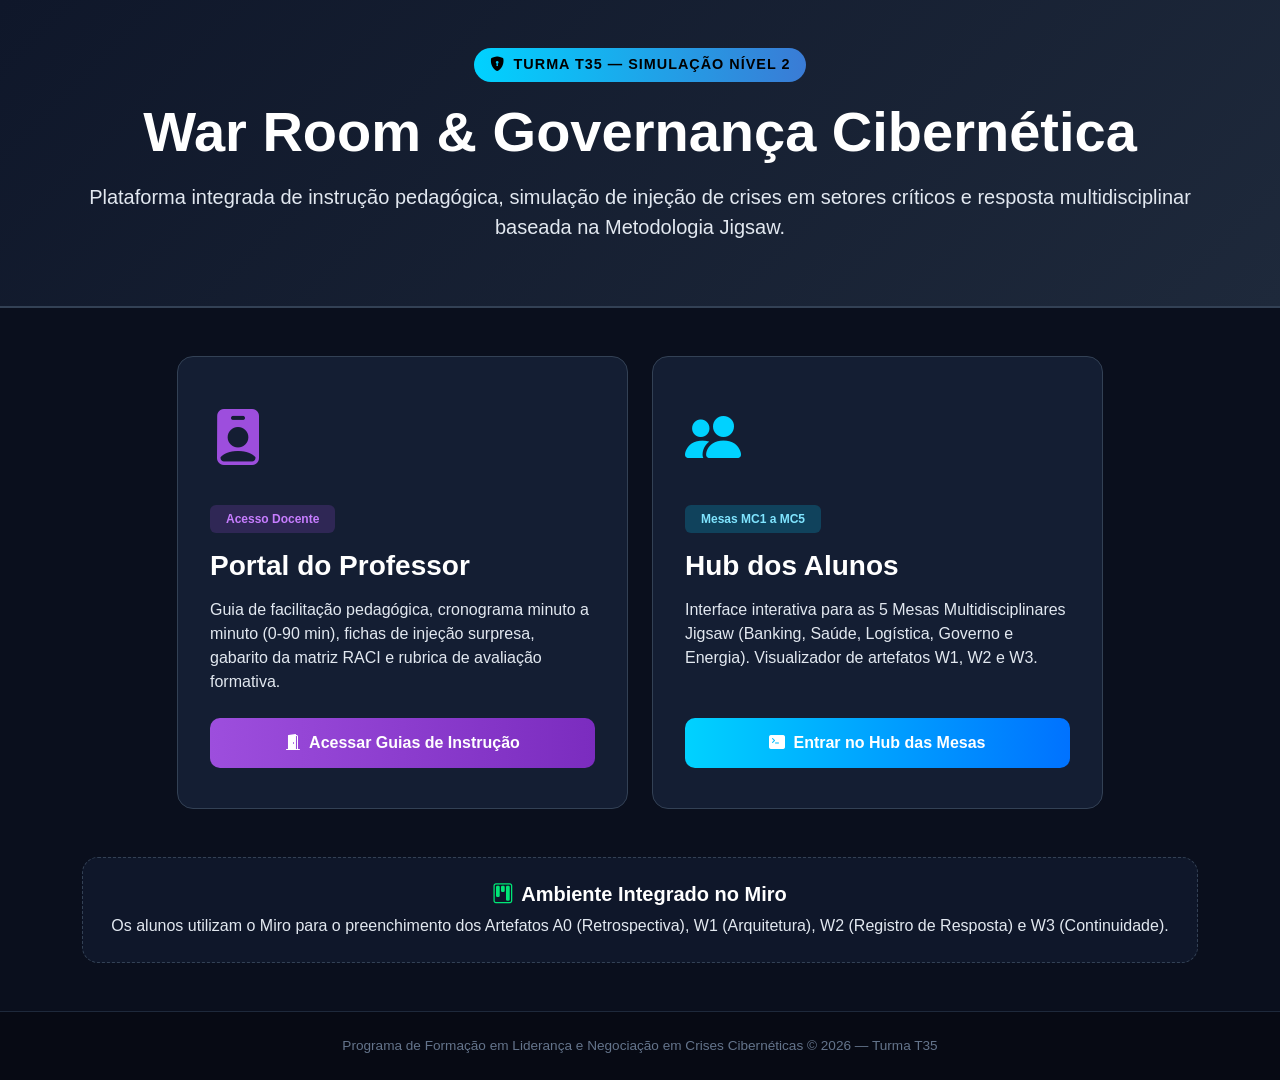
==== index.html @ 5da3f9fd "feat: publicacao inicial da aula war room t35 (landing page, sites e roteiros)" ====
<!DOCTYPE html>
<html lang="pt-BR">
<head>
    <meta charset="UTF-8">
    <meta name="viewport" content="width=device-width, initial-scale=1.0">
    <title>War Room - Liderança & Governança em Crises Cibernéticas (T35)</title>
    <link href="https://cdn.jsdelivr.net/npm/bootstrap@5.3.0/dist/css/bootstrap.min.css" rel="stylesheet">
    <link rel="stylesheet" href="https://cdn.jsdelivr.net/npm/bootstrap-icons@1.11.0/font/bootstrap-icons.css">
    <style>
        :root {
            --bg-dark: #0a0f1d;
            --card-bg: #141e33;
            --accent-blue: #00d2ff;
            --accent-green: #00e676;
            --accent-purple: #9d4edd;
            --text-light: #e2e8f0;
        }
        body {
            background-color: var(--bg-dark);
            color: var(--text-light);
            font-family: 'Segoe UI', Tahoma, Geneva, Verdana, sans-serif;
            min-height: 100vh;
            display: flex;
            flex-direction: column;
            justify-content: space-between;
        }
        .hero-header {
            background: linear-gradient(135deg, #0f172a 0%, #1e293b 100%);
            border-bottom: 2px solid #334155;
            padding: 3rem 1rem;
            text-align: center;
        }
        .badge-t35 {
            background: linear-gradient(90deg, #00d2ff, #3a7bd5);
            color: #000;
            font-weight: 700;
            padding: 0.4rem 1rem;
            border-radius: 50px;
            font-size: 0.9rem;
            text-transform: uppercase;
            letter-spacing: 1px;
        }
        .portal-card {
            background-color: var(--card-bg);
            border: 1px solid #334155;
            border-radius: 16px;
            padding: 2.5rem 2rem;
            transition: all 0.3s ease;
            height: 100%;
            display: flex;
            flex-direction: column;
            justify-content: space-between;
        }
        .portal-card:hover {
            transform: translateY(-8px);
            box-shadow: 0 12px 30px rgba(0, 210, 255, 0.15);
            border-color: var(--accent-blue);
        }
        .card-icon {
            font-size: 3.5rem;
            margin-bottom: 1.5rem;
        }
        .btn-portal-prof {
            background: linear-gradient(90deg, #9d4edd, #7b2cbf);
            color: white;
            font-weight: 600;
            padding: 0.8rem 1.5rem;
            border-radius: 10px;
            border: none;
            text-decoration: none;
        }
        .btn-portal-prof:hover {
            background: linear-gradient(90deg, #b5179e, #7b2cbf);
            color: white;
        }
        .btn-portal-alunos {
            background: linear-gradient(90deg, #00d2ff, #0072ff);
            color: white;
            font-weight: 600;
            padding: 0.8rem 1.5rem;
            border-radius: 10px;
            border: none;
            text-decoration: none;
        }
        .btn-portal-alunos:hover {
            background: linear-gradient(90deg, #0052d4, #4364f7);
            color: white;
        }
        .footer {
            background-color: #070a14;
            border-top: 1px solid #1e293b;
            padding: 1.5rem 0;
            text-align: center;
            font-size: 0.85rem;
            color: #64748b;
        }
    </style>
</head>
<body>

    <header class="hero-header">
        <div class="container">
            <span class="badge-t35 mb-3 d-inline-block"><i class="bi bi-shield-lock-fill me-1"></i> Turma T35 — Simulação Nível 2</span>
            <h1 class="display-4 fw-bold text-white mb-3">War Room & Governança Cibernética</h1>
            <p class="lead text-slate-300 max-w-2xl mx-auto">
                Plataforma integrada de instrução pedagógica, simulação de injeção de crises em setores críticos e resposta multidisciplinar baseada na Metodologia Jigsaw.
            </p>
        </div>
    </header>

    <main class="container my-5">
        <div class="row g-4 justify-content-center">
            <!-- PORTAL DO PROFESSOR -->
            <div class="col-md-5">
                <div class="portal-card">
                    <div>
                        <div class="card-icon text-purple-400">
                            <i class="bi bi-person-badge-fill" style="color: #9d4edd;"></i>
                        </div>
                        <span class="badge bg-purple-900 text-purple-200 mb-2 px-3 py-2" style="background-color: rgba(157, 78, 221, 0.2); color: #c77dff;">Acesso Docente</span>
                        <h2 class="h3 fw-bold text-white mt-2">Portal do Professor</h2>
                        <p class="text-slate-400 mt-3 mb-4">
                            Guia de facilitação pedagógica, cronograma minuto a minuto (0-90 min), fichas de injeção surpresa, gabarito da matriz RACI e rubrica de avaliação formativa.
                        </p>
                    </div>
                    <a href="professor/index.html" class="btn btn-portal-prof w-100 text-center">
                        <i class="bi bi-door-open-fill me-2"></i>Acessar Guias de Instrução
                    </a>
                </div>
            </div>

            <!-- HUB DOS ESTUDANTES -->
            <div class="col-md-5">
                <div class="portal-card">
                    <div>
                        <div class="card-icon text-cyan-400">
                            <i class="bi bi-people-fill" style="color: #00d2ff;"></i>
                        </div>
                        <span class="badge bg-cyan-900 text-cyan-200 mb-2 px-3 py-2" style="background-color: rgba(0, 210, 255, 0.2); color: #80e5ff;">Mesas MC1 a MC5</span>
                        <h2 class="h3 fw-bold text-white mt-2">Hub dos Alunos</h2>
                        <p class="text-slate-400 mt-3 mb-4">
                            Interface interativa para as 5 Mesas Multidisciplinares Jigsaw (Banking, Saúde, Logística, Governo e Energia). Visualizador de artefatos W1, W2 e W3.
                        </p>
                    </div>
                    <a href="alunos/index.html" class="btn btn-portal-alunos w-100 text-center">
                        <i class="bi bi-terminal-fill me-2"></i>Entrar no Hub das Mesas
                    </a>
                </div>
            </div>
        </div>

        <div class="row mt-5 text-center">
            <div class="col-12">
                <div class="p-4 rounded-4" style="background-color: #0f172a; border: 1px dashed #334155;">
                    <h4 class="h5 fw-bold text-white mb-2"><i class="bi bi-kanban me-2" style="color: #00e676;"></i>Ambiente Integrado no Miro</h4>
                    <p class="text-slate-400 mb-0">
                        Os alunos utilizam o Miro para o preenchimento dos Artefatos A0 (Retrospectiva), W1 (Arquitetura), W2 (Registro de Resposta) e W3 (Continuidade).
                    </p>
                </div>
            </div>
        </div>
    </main>

    <footer class="footer">
        <div class="container">
            <p class="mb-0">Programa de Formação em Liderança e Negociação em Crises Cibernéticas &copy; 2026 — Turma T35</p>
        </div>
    </footer>

</body>
</html>
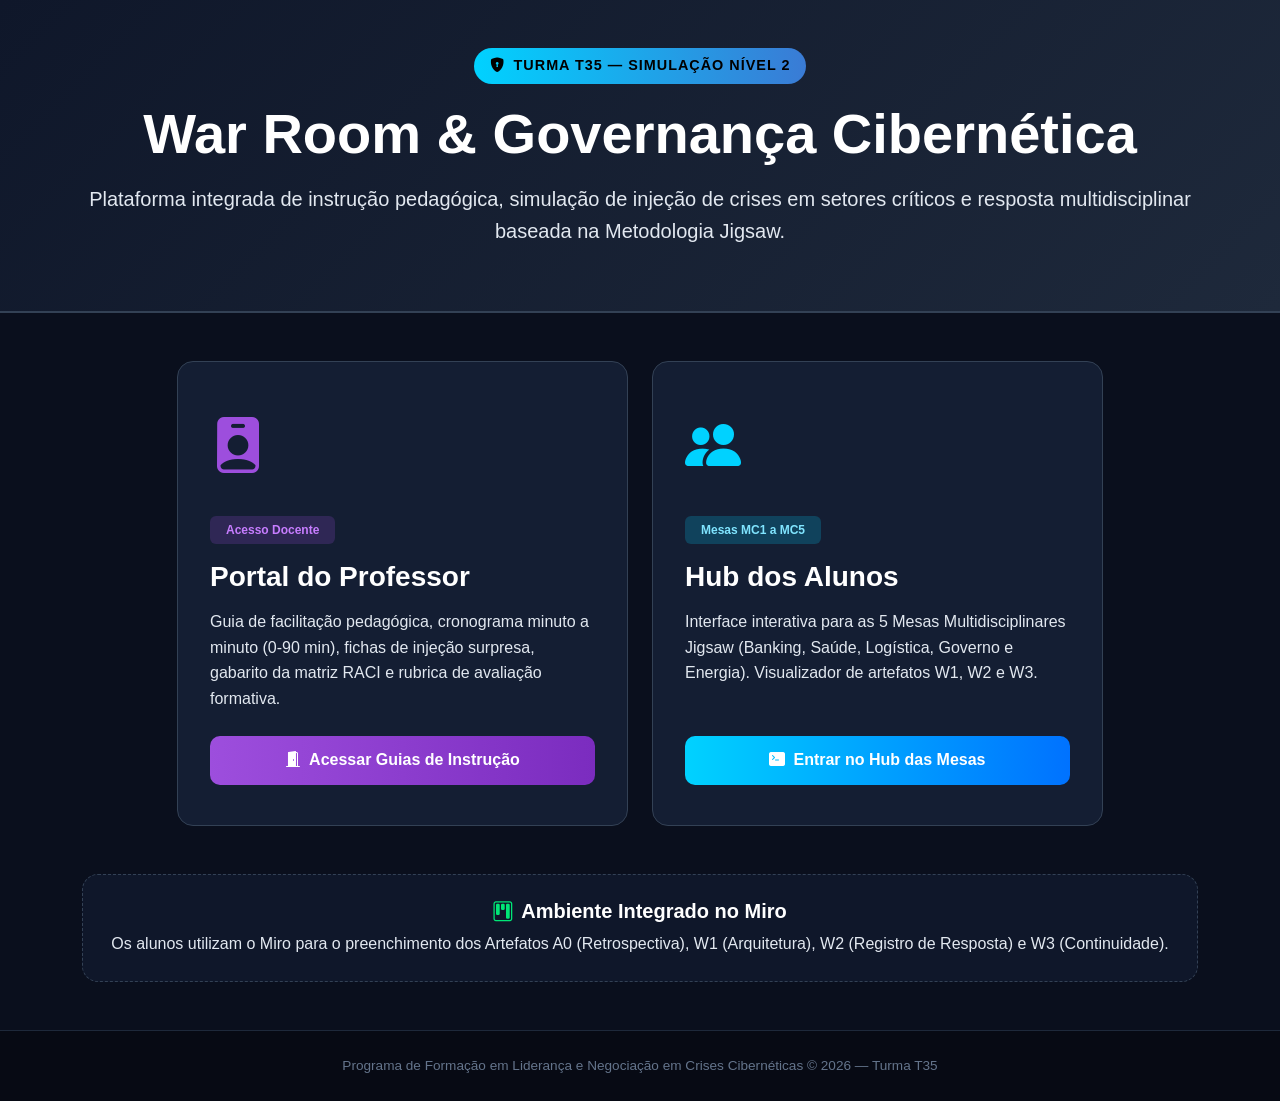
==== commit 1122c74b: "fix: adiciona paginas faltantes" ====
--- a/index.html
+++ b/index.html
@@ -6,6 +6,7 @@
     <title>War Room - Liderança & Governança em Crises Cibernéticas (T35)</title>
     <link href="https://cdn.jsdelivr.net/npm/bootstrap@5.3.0/dist/css/bootstrap.min.css" rel="stylesheet">
     <link rel="stylesheet" href="https://cdn.jsdelivr.net/npm/bootstrap-icons@1.11.0/font/bootstrap-icons.css">
+    <link rel="stylesheet" href="style.css">
     <style>
         :root {
             --bg-dark: #0a0f1d;
@@ -114,16 +115,16 @@
             <div class="col-md-5">
                 <div class="portal-card">
                     <div>
-                        <div class="card-icon text-purple-400">
+                        <div class="card-icon">
                             <i class="bi bi-person-badge-fill" style="color: #9d4edd;"></i>
                         </div>
-                        <span class="badge bg-purple-900 text-purple-200 mb-2 px-3 py-2" style="background-color: rgba(157, 78, 221, 0.2); color: #c77dff;">Acesso Docente</span>
+                        <span class="badge mb-2 px-3 py-2" style="background-color: rgba(157, 78, 221, 0.2); color: #c77dff;">Acesso Docente</span>
                         <h2 class="h3 fw-bold text-white mt-2">Portal do Professor</h2>
                         <p class="text-slate-400 mt-3 mb-4">
                             Guia de facilitação pedagógica, cronograma minuto a minuto (0-90 min), fichas de injeção surpresa, gabarito da matriz RACI e rubrica de avaliação formativa.
                         </p>
                     </div>
-                    <a href="professor/index.html" class="btn btn-portal-prof w-100 text-center">
+                    <a href="professor.html" class="btn btn-portal-prof w-100 text-center">
                         <i class="bi bi-door-open-fill me-2"></i>Acessar Guias de Instrução
                     </a>
                 </div>
@@ -133,16 +134,16 @@
             <div class="col-md-5">
                 <div class="portal-card">
                     <div>
-                        <div class="card-icon text-cyan-400">
+                        <div class="card-icon">
                             <i class="bi bi-people-fill" style="color: #00d2ff;"></i>
                         </div>
-                        <span class="badge bg-cyan-900 text-cyan-200 mb-2 px-3 py-2" style="background-color: rgba(0, 210, 255, 0.2); color: #80e5ff;">Mesas MC1 a MC5</span>
+                        <span class="badge mb-2 px-3 py-2" style="background-color: rgba(0, 210, 255, 0.2); color: #80e5ff;">Mesas MC1 a MC5</span>
                         <h2 class="h3 fw-bold text-white mt-2">Hub dos Alunos</h2>
                         <p class="text-slate-400 mt-3 mb-4">
                             Interface interativa para as 5 Mesas Multidisciplinares Jigsaw (Banking, Saúde, Logística, Governo e Energia). Visualizador de artefatos W1, W2 e W3.
                         </p>
                     </div>
-                    <a href="alunos/index.html" class="btn btn-portal-alunos w-100 text-center">
+                    <a href="alunos.html" class="btn btn-portal-alunos w-100 text-center">
                         <i class="bi bi-terminal-fill me-2"></i>Entrar no Hub das Mesas
                     </a>
                 </div>
--- a/style.css
+++ b/style.css
@@ -0,0 +1,201 @@
+/* ==========================================================================
+   WAR ROOM SETORIAL T35 - UNIFIED DESIGN SYSTEM
+   Theme: Dark Cyber War Room / High Contrast Pedagogical Interface
+   ========================================================================== */
+
+:root {
+  --bg-dark: #0a0e17;
+  --bg-card: #121824;
+  --bg-card-hover: #1a2234;
+  --border-color: #2a364f;
+  --text-main: #e2e8f0;
+  --text-muted: #94a3b8;
+  --accent-cyan: #06b6d4;
+  --accent-blue: #3b82f6;
+  --accent-green: #10b981;
+  --accent-amber: #f59e0b;
+  --accent-red: #ef4444;
+  --accent-purple: #8b5cf6;
+  
+  --font-sans: 'Inter', system-ui, -apple-system, BlinkMacSystemFont, 'Segoe UI', Roboto, sans-serif;
+  --font-mono: 'JetBrains Mono', 'Fira Code', monospace;
+  
+  --shadow-sm: 0 2px 4px rgba(0, 0, 0, 0.3);
+  --shadow-glow: 0 0 15px rgba(6, 182, 212, 0.25);
+  --radius: 12px;
+  --transition: all 0.25s cubic-bezier(0.4, 0, 0.2, 1);
+}
+
+* {
+  box-sizing: border-box;
+  margin: 0;
+  padding: 0;
+}
+
+body {
+  background-color: var(--bg-dark);
+  color: var(--text-main);
+  font-family: var(--font-sans);
+  line-height: 1.6;
+  min-height: 100vh;
+  display: flex;
+  flex-direction: column;
+}
+
+/* Header & Navbar */
+.navbar {
+  background-color: rgba(18, 24, 36, 0.85);
+  backdrop-filter: blur(12px);
+  border-bottom: 1px solid var(--border-color);
+  padding: 1rem 2rem;
+  position: sticky;
+  top: 0;
+  z-index: 100;
+  display: flex;
+  justify-content: space-between;
+  align-items: center;
+}
+
+.navbar .brand {
+  font-weight: 700;
+  font-size: 1.25rem;
+  color: #fff;
+  display: flex;
+  align-items: center;
+  gap: 0.75rem;
+  text-decoration: none;
+}
+
+.navbar .brand-badge {
+  background: linear-gradient(135deg, var(--accent-cyan), var(--accent-blue));
+  color: #000;
+  font-size: 0.75rem;
+  font-weight: 800;
+  padding: 0.2rem 0.6rem;
+  border-radius: 20px;
+  text-transform: uppercase;
+}
+
+/* Hero Section */
+.hero {
+  padding: 4rem 2rem;
+  text-align: center;
+  max-width: 900px;
+  margin: 0 auto;
+}
+
+.hero h1 {
+  font-size: 2.75rem;
+  font-weight: 800;
+  background: linear-gradient(135deg, #ffffff 30%, var(--accent-cyan) 100%);
+  -webkit-background-clip: text;
+  -webkit-text-fill-color: transparent;
+  margin-bottom: 1rem;
+}
+
+.hero p {
+  color: var(--text-muted);
+  font-size: 1.15rem;
+  margin-bottom: 2rem;
+}
+
+/* Cards Grid */
+.grid {
+  display: grid;
+  grid-template-columns: repeat(auto-fit, minmax(320px, 1fr));
+  gap: 1.5rem;
+  max-width: 1200px;
+  margin: 0 auto;
+  padding: 0 2rem 4rem 2rem;
+  width: 100%;
+}
+
+.card {
+  background-color: var(--bg-card);
+  border: 1px solid var(--border-color);
+  border-radius: var(--radius);
+  padding: 2rem;
+  transition: var(--transition);
+  display: flex;
+  flex-direction: column;
+  justify-content: space-between;
+  text-decoration: none;
+  color: inherit;
+  position: relative;
+  overflow: hidden;
+}
+
+.card::before {
+  content: '';
+  position: absolute;
+  top: 0;
+  left: 0;
+  width: 100%;
+  height: 4px;
+  background: linear-gradient(90deg, var(--accent-cyan), var(--accent-blue));
+  opacity: 0;
+  transition: var(--transition);
+}
+
+.card:hover {
+  transform: translateY(-4px);
+  border-color: var(--accent-cyan);
+  box-shadow: var(--shadow-glow);
+}
+
+.card:hover::before {
+  opacity: 1;
+}
+
+.card-icon {
+  font-size: 2.5rem;
+  margin-bottom: 1rem;
+}
+
+.card h3 {
+  font-size: 1.35rem;
+  font-weight: 700;
+  margin-bottom: 0.5rem;
+  color: #fff;
+}
+
+.card p {
+  color: var(--text-muted);
+  font-size: 0.95rem;
+  margin-bottom: 1.5rem;
+}
+
+.card-footer {
+  display: flex;
+  align-items: center;
+  font-weight: 600;
+  font-size: 0.9rem;
+  color: var(--accent-cyan);
+}
+
+/* Sticky Note Legend Badges */
+.sticky-badge {
+  display: inline-flex;
+  align-items: center;
+  gap: 0.5rem;
+  padding: 0.35rem 0.75rem;
+  border-radius: 6px;
+  font-size: 0.85rem;
+  font-weight: 600;
+}
+
+.sticky-green  { background: rgba(16, 185, 129, 0.2); color: #34d399; border: 1px solid rgba(16, 185, 129, 0.4); }
+.sticky-blue   { background: rgba(59, 130, 246, 0.2); color: #60a5fa; border: 1px solid rgba(59, 130, 246, 0.4); }
+.sticky-pink   { background: rgba(236, 72, 153, 0.2); color: #f472b6; border: 1px solid rgba(236, 72, 153, 0.4); }
+.sticky-yellow { background: rgba(245, 158, 11, 0.2); color: #fbbf24; border: 1px solid rgba(245, 158, 11, 0.4); }
+.sticky-orange { background: rgba(249, 115, 22, 0.2); color: #fb923c; border: 1px solid rgba(249, 115, 22, 0.4); }
+
+/* Footer */
+footer {
+  margin-top: auto;
+  border-top: 1px solid var(--border-color);
+  padding: 2rem;
+  text-align: center;
+  color: var(--text-muted);
+  font-size: 0.875rem;
+}
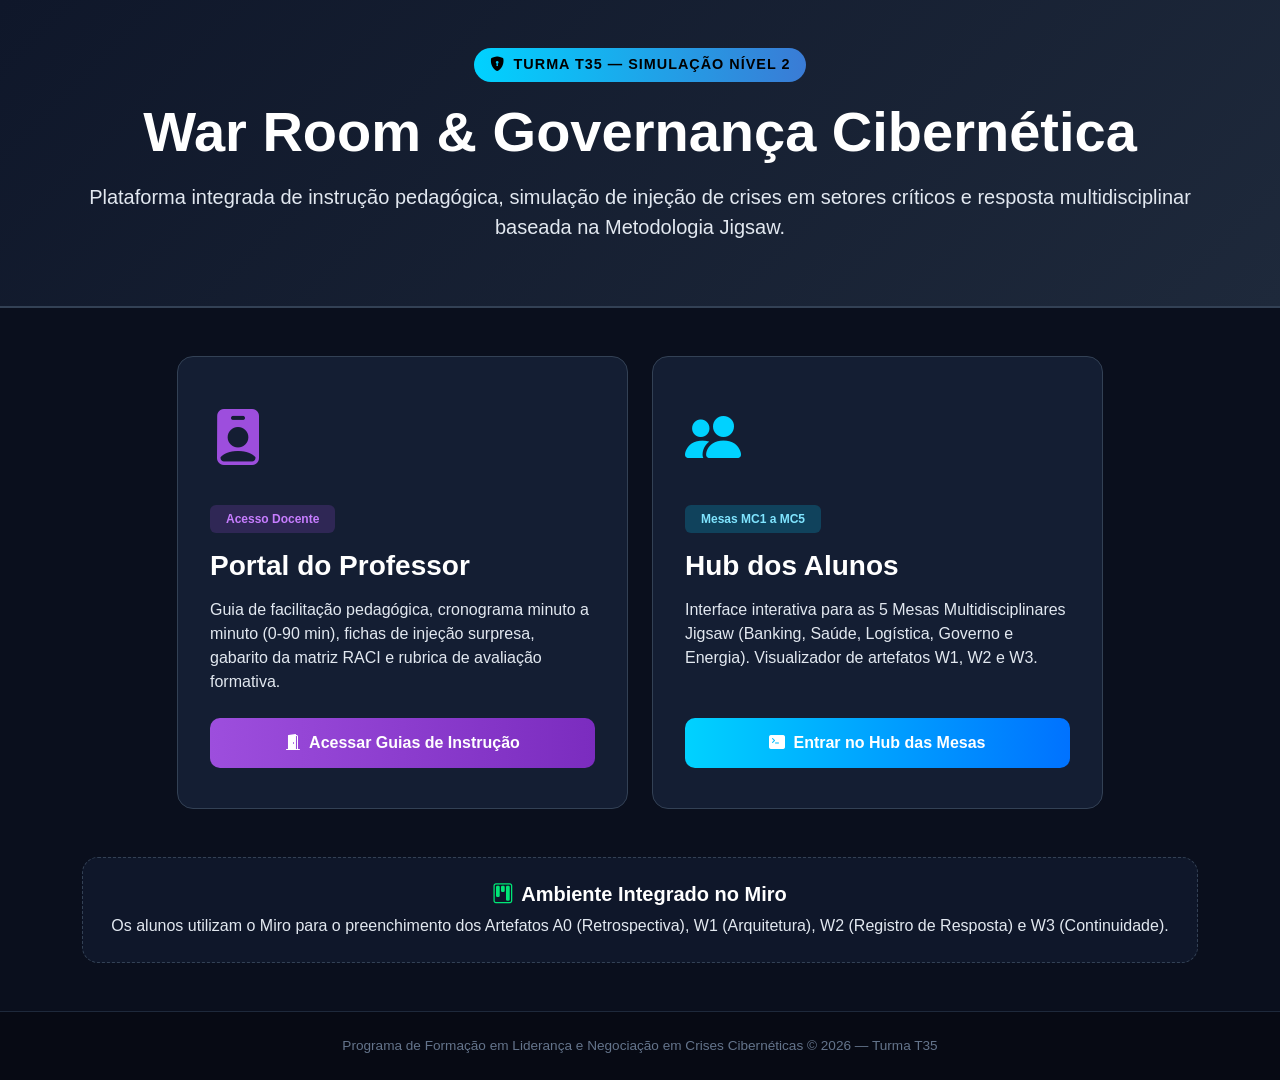
==== commit b9fdd78f: "featÇ restaura concetudo" ====
--- a/index.html
+++ b/index.html
@@ -6,7 +6,6 @@
     <title>War Room - Liderança & Governança em Crises Cibernéticas (T35)</title>
     <link href="https://cdn.jsdelivr.net/npm/bootstrap@5.3.0/dist/css/bootstrap.min.css" rel="stylesheet">
     <link rel="stylesheet" href="https://cdn.jsdelivr.net/npm/bootstrap-icons@1.11.0/font/bootstrap-icons.css">
-    <link rel="stylesheet" href="style.css">
     <style>
         :root {
             --bg-dark: #0a0f1d;
@@ -115,10 +114,10 @@
             <div class="col-md-5">
                 <div class="portal-card">
                     <div>
-                        <div class="card-icon">
+                        <div class="card-icon text-purple-400">
                             <i class="bi bi-person-badge-fill" style="color: #9d4edd;"></i>
                         </div>
-                        <span class="badge mb-2 px-3 py-2" style="background-color: rgba(157, 78, 221, 0.2); color: #c77dff;">Acesso Docente</span>
+                        <span class="badge bg-purple-900 text-purple-200 mb-2 px-3 py-2" style="background-color: rgba(157, 78, 221, 0.2); color: #c77dff;">Acesso Docente</span>
                         <h2 class="h3 fw-bold text-white mt-2">Portal do Professor</h2>
                         <p class="text-slate-400 mt-3 mb-4">
                             Guia de facilitação pedagógica, cronograma minuto a minuto (0-90 min), fichas de injeção surpresa, gabarito da matriz RACI e rubrica de avaliação formativa.
@@ -134,10 +133,10 @@
             <div class="col-md-5">
                 <div class="portal-card">
                     <div>
-                        <div class="card-icon">
+                        <div class="card-icon text-cyan-400">
                             <i class="bi bi-people-fill" style="color: #00d2ff;"></i>
                         </div>
-                        <span class="badge mb-2 px-3 py-2" style="background-color: rgba(0, 210, 255, 0.2); color: #80e5ff;">Mesas MC1 a MC5</span>
+                        <span class="badge bg-cyan-900 text-cyan-200 mb-2 px-3 py-2" style="background-color: rgba(0, 210, 255, 0.2); color: #80e5ff;">Mesas MC1 a MC5</span>
                         <h2 class="h3 fw-bold text-white mt-2">Hub dos Alunos</h2>
                         <p class="text-slate-400 mt-3 mb-4">
                             Interface interativa para as 5 Mesas Multidisciplinares Jigsaw (Banking, Saúde, Logística, Governo e Energia). Visualizador de artefatos W1, W2 e W3.
